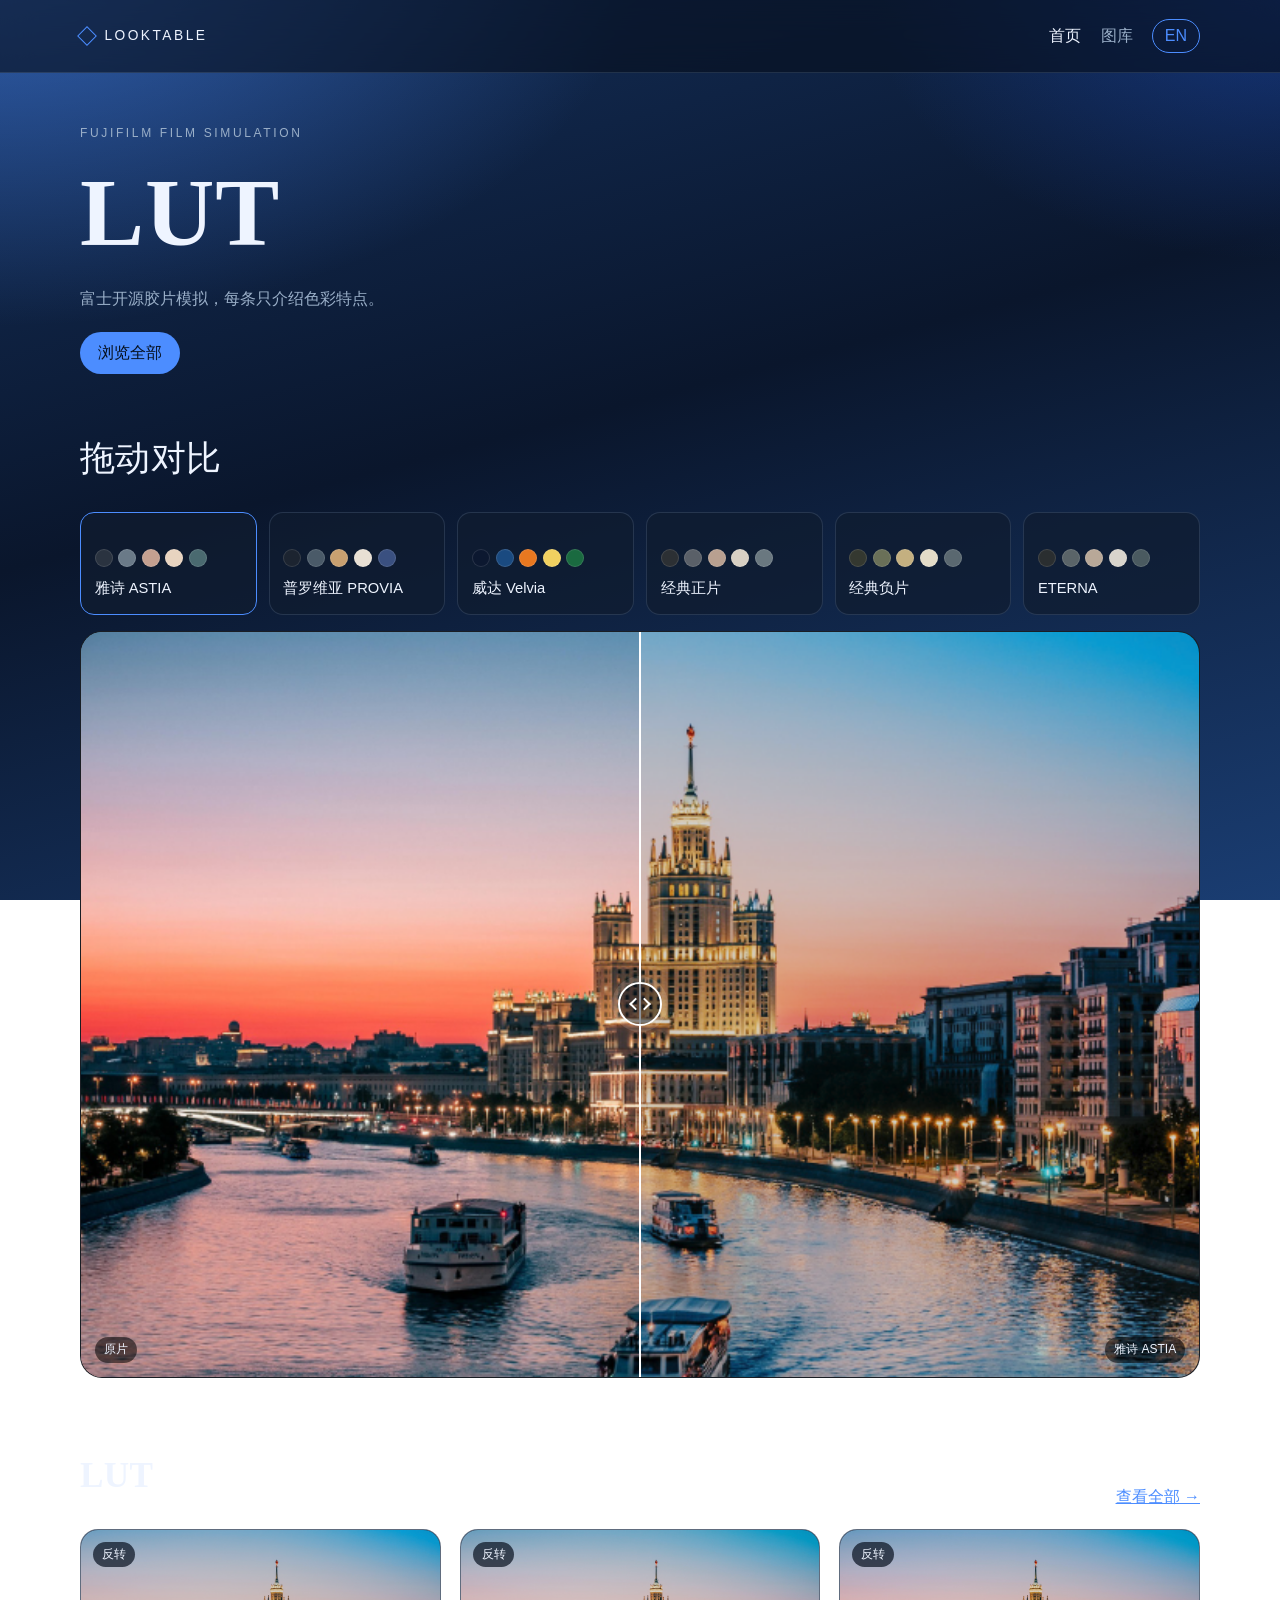
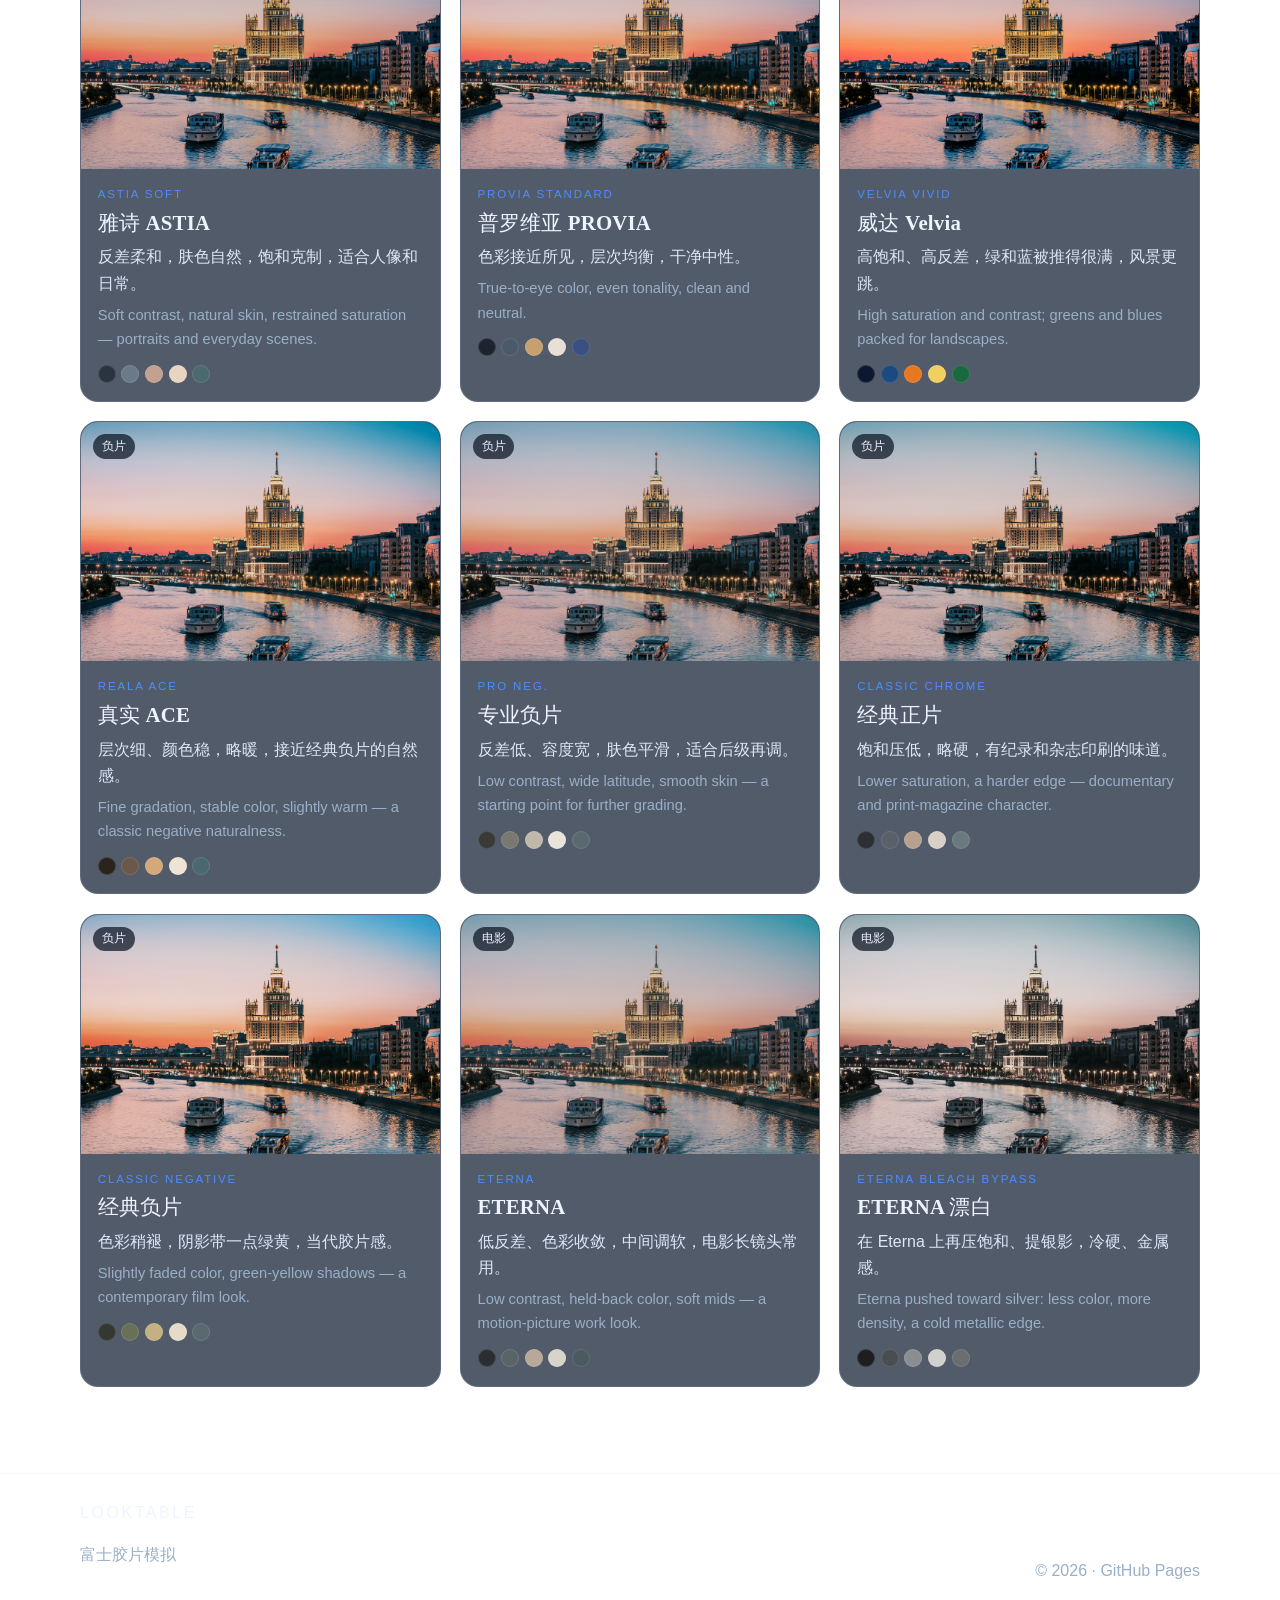
==== index.html @ d7b44ad8 "feat. init commit" ====
<!DOCTYPE html>
<html lang="zh-CN">
<head>
  <meta charset="UTF-8">
  <meta name="viewport" content="width=device-width, initial-scale=1, viewport-fit=cover">
  <title>LOOKTABLE · LUT</title>
  <meta name="description" content="LOOKTABLE — bilingual LUT looks. 中英对照的 LUT 色彩特点展示。">
  <meta name="theme-color" content="#0a162c">
  <meta name="apple-mobile-web-app-capable" content="yes">
  <meta name="mobile-web-app-capable" content="yes">
  <meta name="apple-mobile-web-app-status-bar-style" content="black-translucent">
  <meta name="apple-mobile-web-app-title" content="LOOKTABLE">
  <meta name="format-detection" content="telephone=no">
  <link rel="icon" href="favicon.svg" type="image/svg+xml">
  <link rel="apple-touch-icon" href="favicon.svg">
  <link rel="stylesheet" href="css/styles.css">
</head>
<body data-page="home">
  <div id="site-header"></div>

  <main>
    <section class="container hero">
      <p class="hero-kicker" data-i18n="heroKicker">Look-Up Tables</p>
      <h1 data-i18n="heroTitle">LUT</h1>
      <p data-i18n="heroLead">每条查找表只介绍色彩特点。</p>
      <div class="hero-actions">
        <a class="button" href="gallery.html" data-i18n="browse">浏览全部</a>
      </div>
    </section>

    <section class="section">
      <div class="container">
        <div class="section-head">
          <h2 data-i18n="compare">拖动对比</h2>
        </div>
        <div id="featured-strip" class="strip"></div>
        <div class="compare" id="home-compare">
          <canvas data-role="after"></canvas>
          <canvas data-role="before"></canvas>
          <input type="range" min="0" max="100" value="50" aria-label="compare">
          <span class="compare-handle" aria-hidden="true"></span>
          <span class="compare-tag left" data-role="before-label">原片</span>
          <span class="compare-tag right" data-role="after-label">LUT</span>
        </div>
      </div>
    </section>

    <section class="section">
      <div class="container">
        <div class="section-head">
          <h2 data-i18n="selected">LUT</h2>
          <a href="gallery.html" data-i18n="viewAll">查看全部 →</a>
        </div>
        <div id="home-picks" class="card-grid"></div>
      </div>
    </section>
  </main>

  <div id="site-footer"></div>
  <script src="js/data.js"></script>
  <script src="js/lut.js"></script>
  <script src="js/app.js"></script>
</body>
</html>
---- css/styles.css ----
:root {
  --bg: #08111f;
  --bg-elev: #10192b;
  --bg-card: rgba(16, 28, 48, 0.72);
  --line: rgba(180, 210, 255, 0.14);
  --accent: #4c8dff;
  --accent-soft: rgba(76, 141, 255, 0.18);
  --ink: #eef4ff;
  --ink-dim: #9aafc8;
  --ink-faint: #6d8299;
  --shadow: 0 24px 60px rgba(4, 10, 24, 0.4);
  --radius: 18px;
  --font-sans: "Avenir Next", "PingFang SC", "Hiragino Sans GB", "Microsoft YaHei", sans-serif;
  --font-serif: "Iowan Old Style", "Palatino Linotype", "Songti SC", "STSong", serif;
  --max: 1120px;
}

* { box-sizing: border-box; }

html {
  scroll-behavior: smooth;
  -webkit-text-size-adjust: 100%;
  text-size-adjust: 100%;
}

html, body { overflow-x: clip; }

body {
  margin: 0;
  min-height: 100vh;
  min-height: 100dvh;
  color: var(--ink);
  background:
    radial-gradient(1100px 640px at 0% -5%, rgba(76, 141, 255, 0.55), transparent 58%),
    radial-gradient(820px 520px at 100% 0%, rgba(32, 86, 210, 0.42), transparent 50%),
    radial-gradient(760px 420px at 50% 110%, rgba(24, 78, 190, 0.38), transparent 55%),
    linear-gradient(165deg, #14305c 0%, #0a162c 46%, #1a3d72 100%);
  background-attachment: fixed;
  font-family: var(--font-sans);
  line-height: 1.65;
  padding-left: env(safe-area-inset-left);
  padding-right: env(safe-area-inset-right);
}

body.modal-open {
  overflow: hidden;
  position: fixed;
  width: 100%;
}

img, canvas { display: block; max-width: 100%; }

a { color: inherit; }

button, input, a {
  -webkit-tap-highlight-color: rgba(76, 141, 255, 0.22);
  touch-action: manipulation;
}

button, input {
  font: inherit;
  color: inherit;
}

.container {
  width: min(var(--max), calc(100% - 40px));
  margin: 0 auto;
}

.muted { color: var(--ink-dim); }
.eyebrow {
  margin: 0 0 0.4rem;
  color: var(--accent);
  letter-spacing: 0.16em;
  text-transform: uppercase;
  font-size: 0.72rem;
}

.trait {
  margin: 0 0 0.35rem;
}

.trait-primary {
  color: #dce7f8;
}

.trait-secondary {
  color: var(--ink-dim);
  font-size: 0.92rem;
}

h1, h2, h3 {
  font-family: var(--font-serif);
  font-weight: 550;
  letter-spacing: 0.01em;
  line-height: 1.2;
}

h1 { font-size: clamp(3rem, 8vw, 6rem); margin: 0; }
h2 { font-size: clamp(1.6rem, 3.6vw, 2.2rem); margin: 0 0 0.8rem; }
h3 { font-size: 1.3rem; margin: 0.15rem 0 0.55rem; }

.button,
.button-ghost,
.lang-toggle {
  display: inline-flex;
  align-items: center;
  justify-content: center;
  min-height: 42px;
  padding: 0 1.05rem;
  border-radius: 999px;
  text-decoration: none;
  border: 1px solid transparent;
  cursor: pointer;
}

.button {
  background: var(--accent);
  color: #06101f;
}

.button-ghost,
.lang-toggle {
  border-color: var(--line);
  background: transparent;
}

.lang-toggle {
  min-height: 34px;
  padding: 0 0.75rem;
  color: var(--accent);
  border-color: var(--accent);
}

.hero-actions { display: flex; flex-wrap: wrap; gap: 0.75rem; margin-top: 1.2rem; }

.site-header {
  position: sticky;
  top: 0;
  z-index: 20;
  backdrop-filter: blur(16px);
  -webkit-backdrop-filter: blur(16px);
  background: rgba(8, 16, 30, 0.62);
  border-bottom: 1px solid var(--line);
  padding-top: env(safe-area-inset-top);
}

.header-inner,
.footer-bar,
.section-head,
.meta-row,
.tag-row {
  display: flex;
}

.header-inner {
  align-items: center;
  justify-content: space-between;
  min-height: 72px;
  gap: 1rem;
}

.logo {
  display: flex;
  align-items: center;
  gap: 0.65rem;
  text-decoration: none;
}

.logo-mark {
  width: 14px;
  height: 14px;
  border: 1.5px solid var(--accent);
  transform: rotate(45deg);
}

.logo-text {
  letter-spacing: 0.18em;
  font-size: 0.86rem;
}

.site-nav { display: flex; align-items: center; gap: 1.2rem; }

.site-nav a {
  text-decoration: none;
  color: var(--ink-dim);
}

.site-nav a.is-active,
.site-nav a:hover { color: var(--ink); }

.nav-toggle {
  display: none;
  background: none;
  border: 1px solid var(--line);
  border-radius: 999px;
  padding: 0.35rem 0.8rem;
}

.hero {
  padding: 3.2rem 0 1.6rem;
}

.hero-kicker {
  margin: 0 0 0.7rem;
  color: var(--ink-faint);
  letter-spacing: 0.22em;
  text-transform: uppercase;
  font-size: 0.75rem;
}

.hero p {
  max-width: 34rem;
  color: var(--ink-dim);
}

.section { padding: 2.4rem 0; }

.section-head {
  align-items: end;
  justify-content: space-between;
  gap: 1rem;
  margin-bottom: 1.2rem;
}

.section-head a { color: var(--accent); }

.strip {
  display: grid;
  grid-template-columns: repeat(auto-fit, minmax(140px, 1fr));
  gap: 0.75rem;
  margin-bottom: 1rem;
}

.strip-item {
  text-align: left;
  padding: 0.85rem;
  border: 1px solid var(--line);
  background: var(--bg-card);
  border-radius: 14px;
  cursor: pointer;
}

.strip-item.is-active,
.strip-item:hover { border-color: var(--accent); }

.strip-item span { display: block; margin-top: 0.55rem; font-size: 0.92rem; }

.compare {
  position: relative;
  overflow: hidden;
  border-radius: calc(var(--radius) + 4px);
  border: 1px solid var(--line);
  background: #000;
  --split: 50%;
  user-select: none;
  touch-action: none;
  -webkit-user-select: none;
}

.compare canvas {
  width: 100%;
  height: auto;
  aspect-ratio: 3 / 2;
  object-fit: cover;
}

.compare [data-role="before"] {
  position: absolute;
  inset: 0;
  height: 100%;
  pointer-events: none;
  clip-path: inset(0 calc(100% - var(--split)) 0 0);
}

.compare::after {
  content: "";
  position: absolute;
  top: 0;
  bottom: 0;
  left: var(--split);
  width: 2px;
  background: #fff;
  transform: translateX(-1px);
  pointer-events: none;
}

.compare input[type="range"] {
  position: absolute;
  inset: 0;
  width: 100%;
  height: 100%;
  margin: 0;
  opacity: 0;
  cursor: ew-resize;
}

.compare-tag {
  position: absolute;
  bottom: 14px;
  padding: 0.2rem 0.55rem;
  border-radius: 999px;
  background: rgba(0, 0, 0, 0.55);
  font-size: 0.75rem;
}

.compare-tag.left { left: 14px; }
.compare-tag.right { right: 14px; }

.compare-handle {
  position: absolute;
  top: 50%;
  left: var(--split);
  z-index: 3;
  width: 44px;
  height: 44px;
  border: 2px solid #fff;
  border-radius: 50%;
  background: rgba(8, 16, 30, 0.45);
  box-shadow: 0 0 0 6px rgba(255, 255, 255, 0.12);
  transform: translate(-50%, -50%);
  pointer-events: none;
}

.compare-handle::before,
.compare-handle::after {
  content: "";
  position: absolute;
  top: 50%;
  width: 7px;
  height: 7px;
  border: solid #fff;
  transform: translateY(-50%) rotate(45deg);
}

.compare-handle::before {
  left: 11px;
  border-width: 0 0 2px 2px;
}

.compare-handle::after {
  right: 11px;
  border-width: 2px 2px 0 0;
}

.card-grid { display: grid; gap: 1.2rem; grid-template-columns: repeat(3, 1fr); }

.lut-card {
  background: var(--bg-card);
  border: 1px solid var(--line);
  border-radius: var(--radius);
  overflow: hidden;
  backdrop-filter: blur(10px);
  -webkit-backdrop-filter: blur(10px);
}

.lut-card-hit {
  display: block;
  width: 100%;
  padding: 0;
  border: 0;
  background: none;
  text-align: left;
  cursor: pointer;
}

.lut-thumb { position: relative; }

.lut-thumb canvas {
  width: 100%;
  aspect-ratio: 3 / 2;
  object-fit: cover;
  background: #12203a;
}

.lut-thumb canvas.is-loading,
.compare canvas.is-loading {
  opacity: 0.72;
}

.lut-cat {
  position: absolute;
  top: 12px;
  left: 12px;
  padding: 0.15rem 0.55rem;
  border-radius: 999px;
  background: rgba(8, 16, 30, 0.7);
  font-size: 0.75rem;
}

.lut-card-body { padding: 1rem 1.05rem 1.15rem; }

.swatches { display: flex; gap: 0.35rem; margin-top: 0.85rem; }
.swatches span {
  width: 18px;
  height: 18px;
  border-radius: 50%;
  border: 1px solid rgba(255, 255, 255, 0.12);
}

.page-hero { padding: 2.6rem 0 0.8rem; }

.toolbar {
  display: flex;
  flex-wrap: wrap;
  gap: 0.75rem;
  align-items: center;
  justify-content: space-between;
  margin: 1rem 0 1.5rem;
}

.chips { display: flex; flex-wrap: wrap; gap: 0.5rem; }

.chip,
.tag-row span,
.meta-row span {
  border-radius: 999px;
  border: 1px solid var(--line);
  padding: 0.28rem 0.75rem;
  background: transparent;
}

.chip { cursor: pointer; }
.chip.is-active {
  background: var(--accent-soft);
  border-color: var(--accent);
  color: #c5daff;
}

.search {
  min-width: min(100%, 260px);
  background: var(--bg-card);
  border: 1px solid var(--line);
  border-radius: 999px;
  padding: 0.7rem 0.95rem;
  font-size: 16px;
}

.site-footer {
  margin-top: 3rem;
  padding: 1.6rem 0 calc(1.6rem + env(safe-area-inset-bottom));
  border-top: 1px solid var(--line);
}

.footer-bar {
  align-items: end;
  justify-content: space-between;
  gap: 1rem;
}

.footer-logo { letter-spacing: 0.16em; margin: 0 0 0.25rem; }

.modal[hidden] { display: none; }

.modal {
  position: fixed;
  inset: 0;
  z-index: 40;
}

.modal-backdrop {
  position: absolute;
  inset: 0;
  background: rgba(4, 10, 22, 0.66);
}

.modal-panel {
  position: relative;
  width: min(980px, calc(100% - 28px));
  max-height: calc(100vh - 28px);
  max-height: calc(100dvh - 28px);
  overflow: auto;
  margin: 14px auto;
  background:
    linear-gradient(180deg, rgba(22, 40, 72, 0.96), rgba(10, 18, 34, 0.96));
  border: 1px solid var(--line);
  border-radius: 22px;
  box-shadow: var(--shadow);
  -webkit-overflow-scrolling: touch;
  overscroll-behavior: contain;
}

.modal-copy { padding: 1.3rem 1.4rem 1.6rem; }
.modal-close {
  position: absolute;
  top: 12px;
  right: 12px;
  z-index: 2;
  border: 1px solid var(--line);
  background: rgba(8, 16, 30, 0.7);
  border-radius: 999px;
  padding: 0.3rem 0.75rem;
  cursor: pointer;
}

.meta-row,
.tag-row { flex-wrap: wrap; gap: 0.45rem; margin: 0.8rem 0; }
.meta-row span,
.tag-row span { font-size: 0.8rem; color: var(--ink-dim); }

.empty { grid-column: 1 / -1; color: var(--ink-dim); }

@media (max-width: 900px) {
  body { background-attachment: scroll; }

  .container {
    width: min(var(--max), calc(100% - 32px));
  }

  h1 { font-size: clamp(2.4rem, 14vw, 3.6rem); }
  h2 { font-size: 1.45rem; }
  h3 { font-size: 1.2rem; }

  .hero { padding: 1.6rem 0 0.8rem; }
  .page-hero { padding: 1.4rem 0 0.4rem; }
  .section { padding: 1.5rem 0; }

  .hero-actions .button,
  .hero-actions .button-ghost,
  .modal-copy .button {
    min-height: 48px;
    width: 100%;
  }

  .header-inner { min-height: 56px; gap: 0.6rem; }

  .nav-toggle { display: none; }

  .site-nav {
    display: flex;
    position: static;
    padding: 0;
    background: none;
    border: 0;
    flex-direction: row;
    align-items: center;
    gap: 0.55rem;
  }

  .site-nav a {
    min-height: 44px;
    display: inline-flex;
    align-items: center;
    padding: 0 0.2rem;
  }

  .lang-toggle { min-height: 36px; }

  .card-grid,
  .footer-bar { grid-template-columns: 1fr; }

  .footer-bar { display: grid; }

  .section-head {
    align-items: center;
    flex-wrap: wrap;
  }

  .strip,
  .chips {
    display: flex;
    flex-wrap: nowrap;
    gap: 0.55rem;
    overflow-x: auto;
    margin-left: -16px;
    margin-right: -16px;
    padding: 2px 16px 10px;
    -webkit-overflow-scrolling: touch;
    scroll-snap-type: x proximity;
    scrollbar-width: none;
  }

  .strip::-webkit-scrollbar,
  .chips::-webkit-scrollbar { display: none; }

  .strip-item,
  .chip {
    flex: 0 0 auto;
    scroll-snap-align: start;
    min-height: 44px;
  }

  .strip-item { min-width: 148px; }

  .toolbar {
    display: grid;
    gap: 0.85rem;
    margin: 0.8rem 0 1.1rem;
  }

  .search { min-width: 0; width: 100%; }

  .compare { border-radius: 14px; }

  .modal {
    display: flex;
    flex-direction: column;
  }

  .modal[hidden] { display: none; }

  .modal-panel {
    width: 100%;
    max-height: none;
    height: 100dvh;
    margin: 0;
    border: 0;
    border-radius: 0;
    padding-top: env(safe-area-inset-top);
    padding-bottom: env(safe-area-inset-bottom);
  }

  .modal-close {
    top: calc(10px + env(safe-area-inset-top));
    min-height: 44px;
    min-width: 64px;
  }

  .modal-copy { padding: 1.1rem 1.1rem calc(1.2rem + env(safe-area-inset-bottom)); }
}

@media (max-width: 380px) {
  .logo-text { letter-spacing: 0.08em; font-size: 0.74rem; }
  .site-nav { gap: 0.35rem; }
}

@media (min-width: 901px) and (max-width: 1100px) {
  .card-grid { grid-template-columns: repeat(2, 1fr); }
}
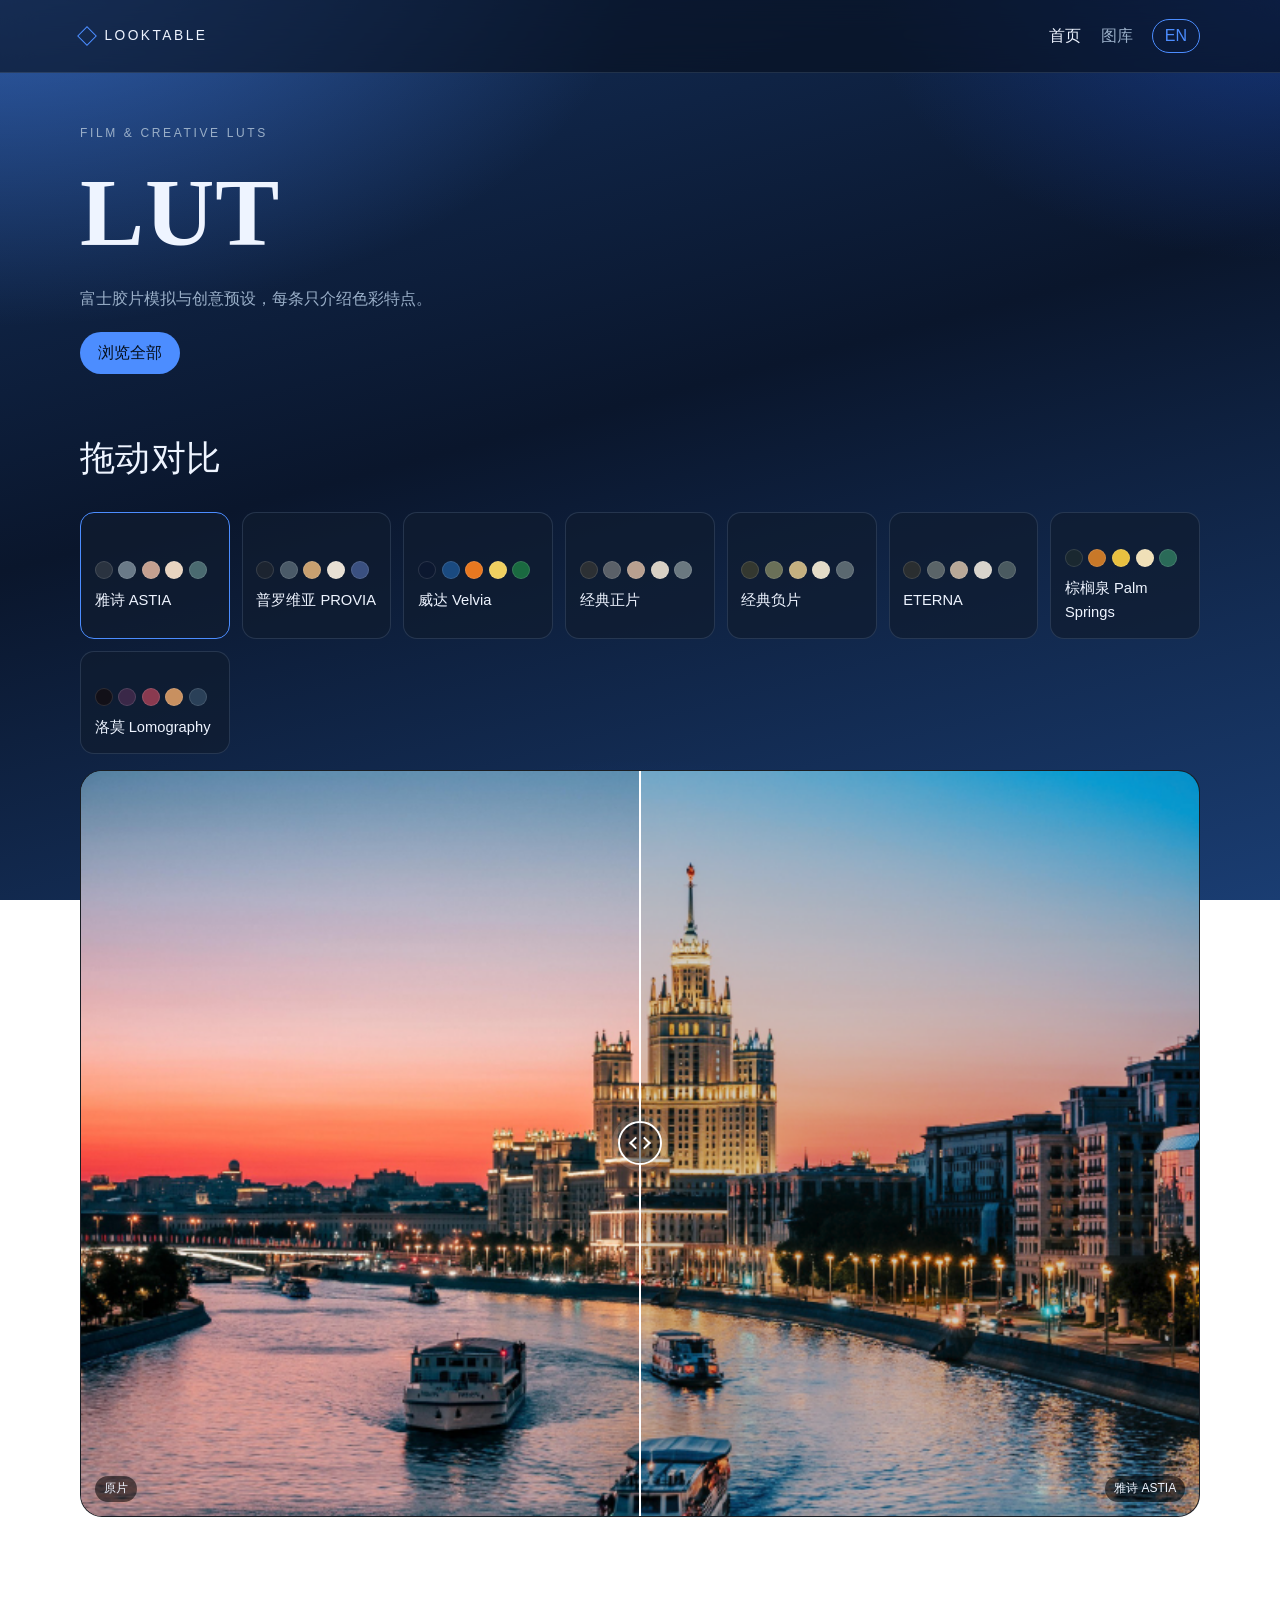
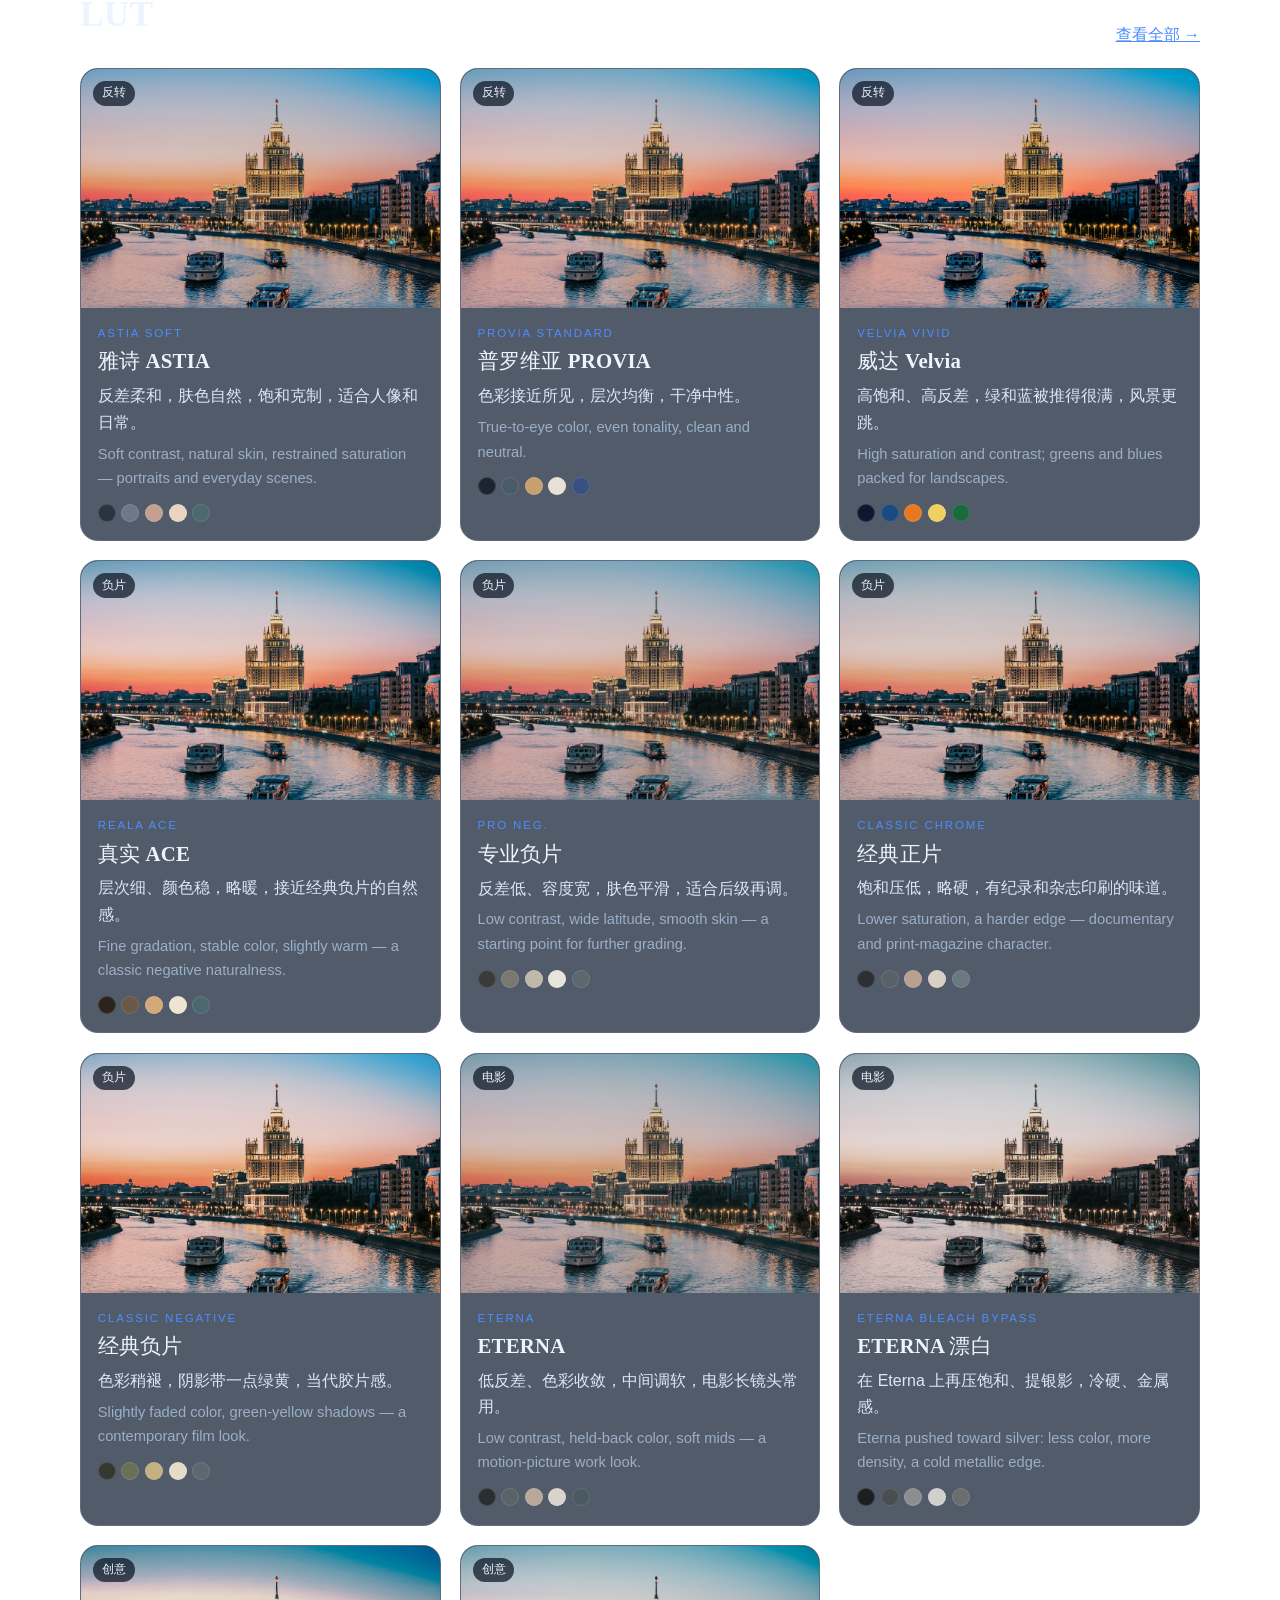
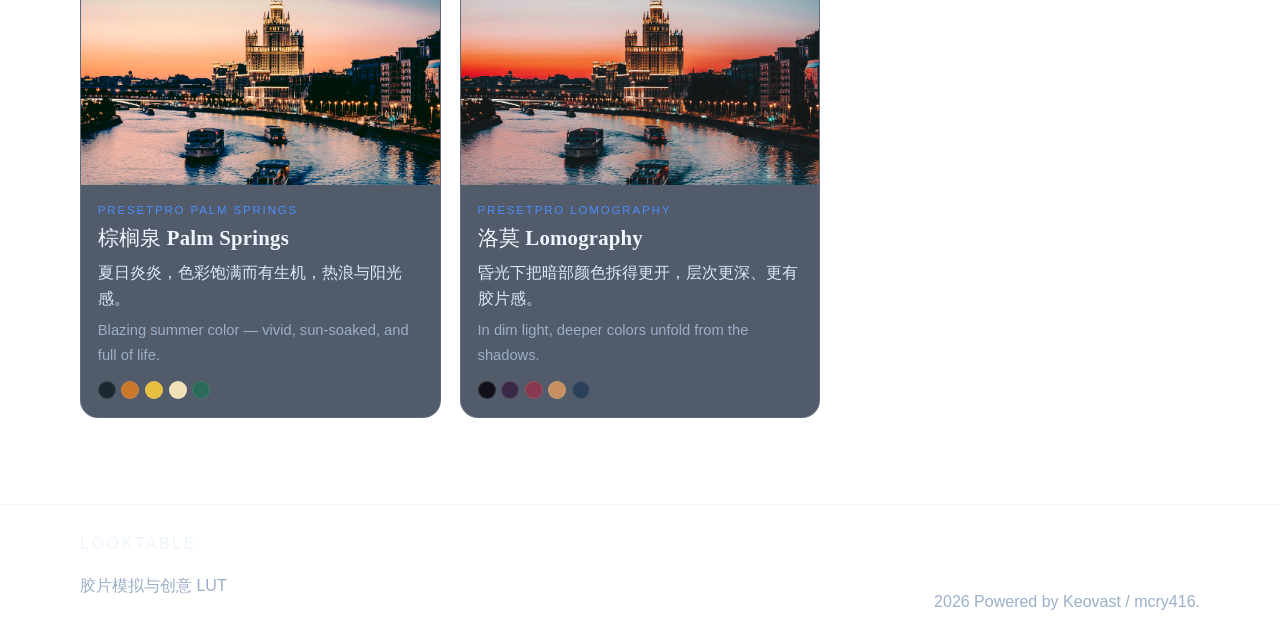
==== commit 686e6595: "feat. add atmosphere luts." ====
--- a/index.html
+++ b/index.html
@@ -22,7 +22,7 @@
     <section class="container hero">
       <p class="hero-kicker" data-i18n="heroKicker">Look-Up Tables</p>
       <h1 data-i18n="heroTitle">LUT</h1>
-      <p data-i18n="heroLead">每条查找表只介绍色彩特点。</p>
+      <p data-i18n="heroLead">富士胶片模拟与创意预设，每条只介绍色彩特点。</p>
       <div class="hero-actions">
         <a class="button" href="gallery.html" data-i18n="browse">浏览全部</a>
       </div>
